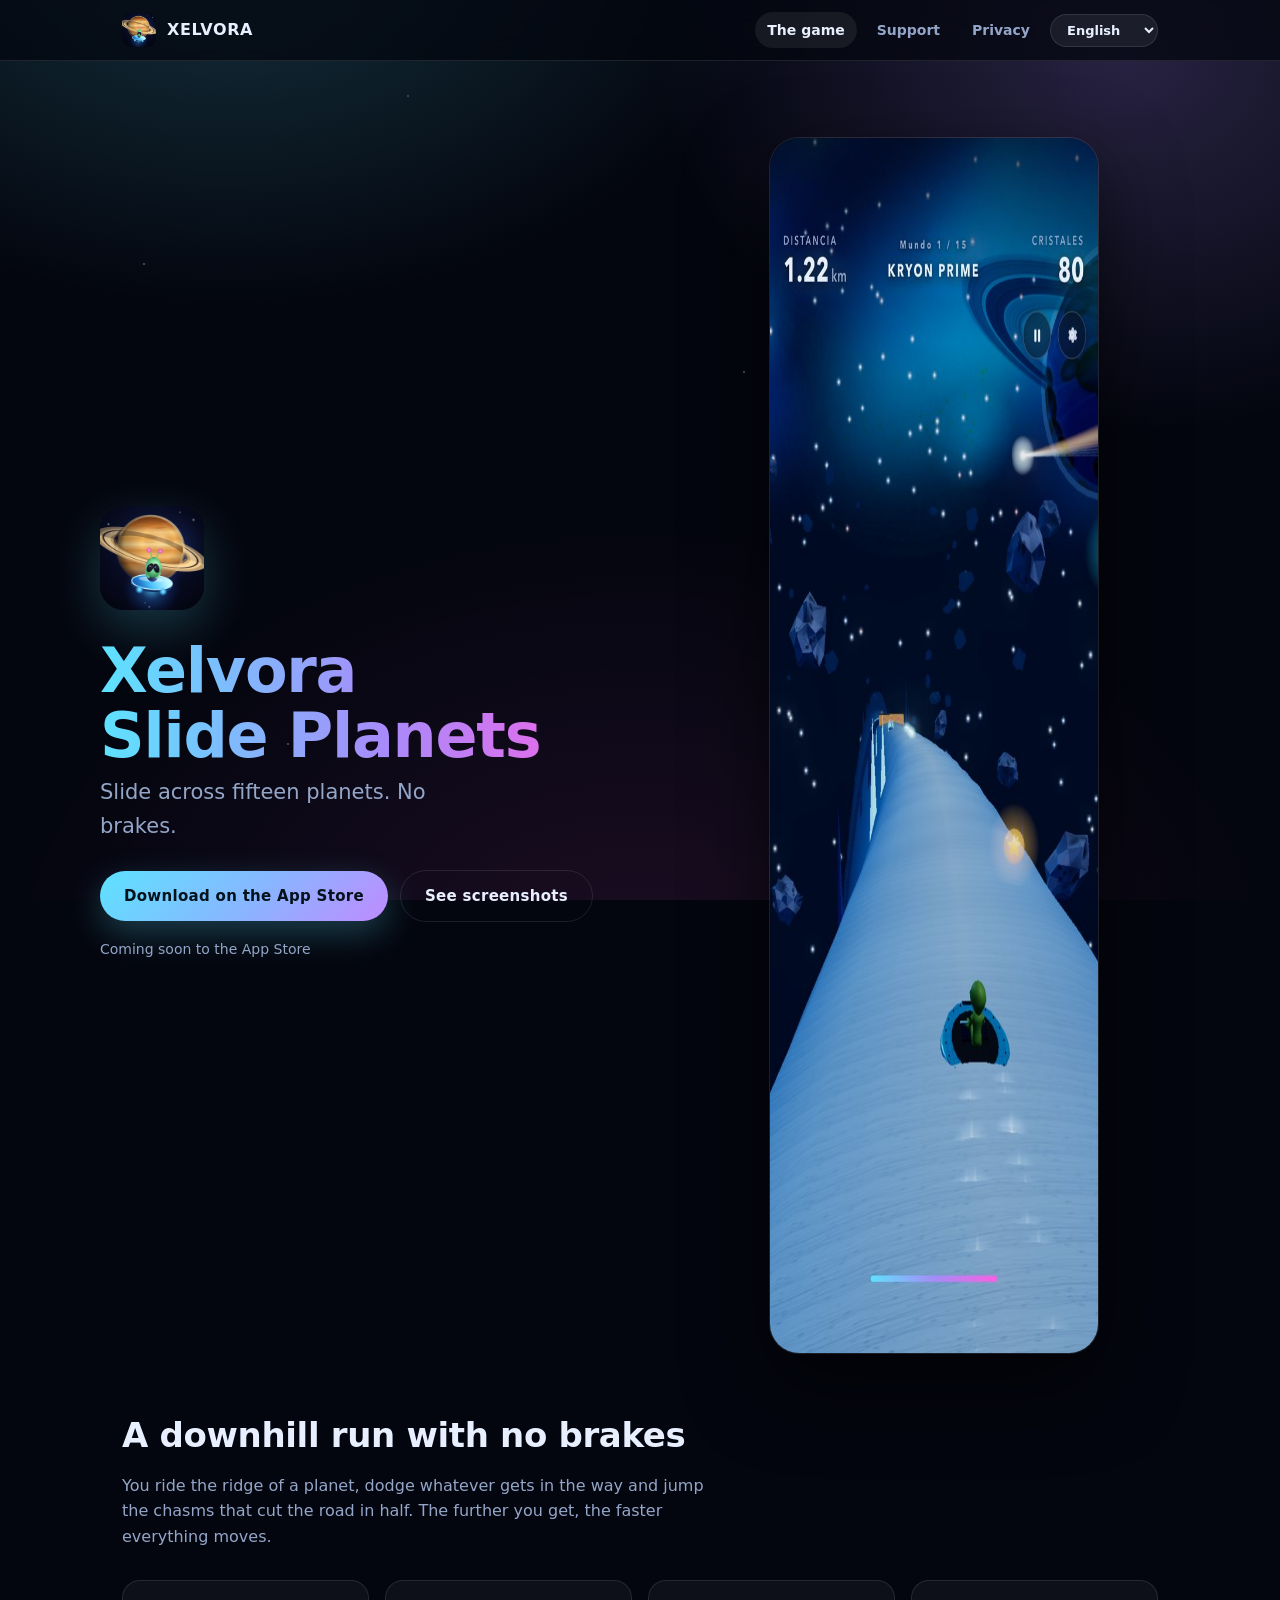
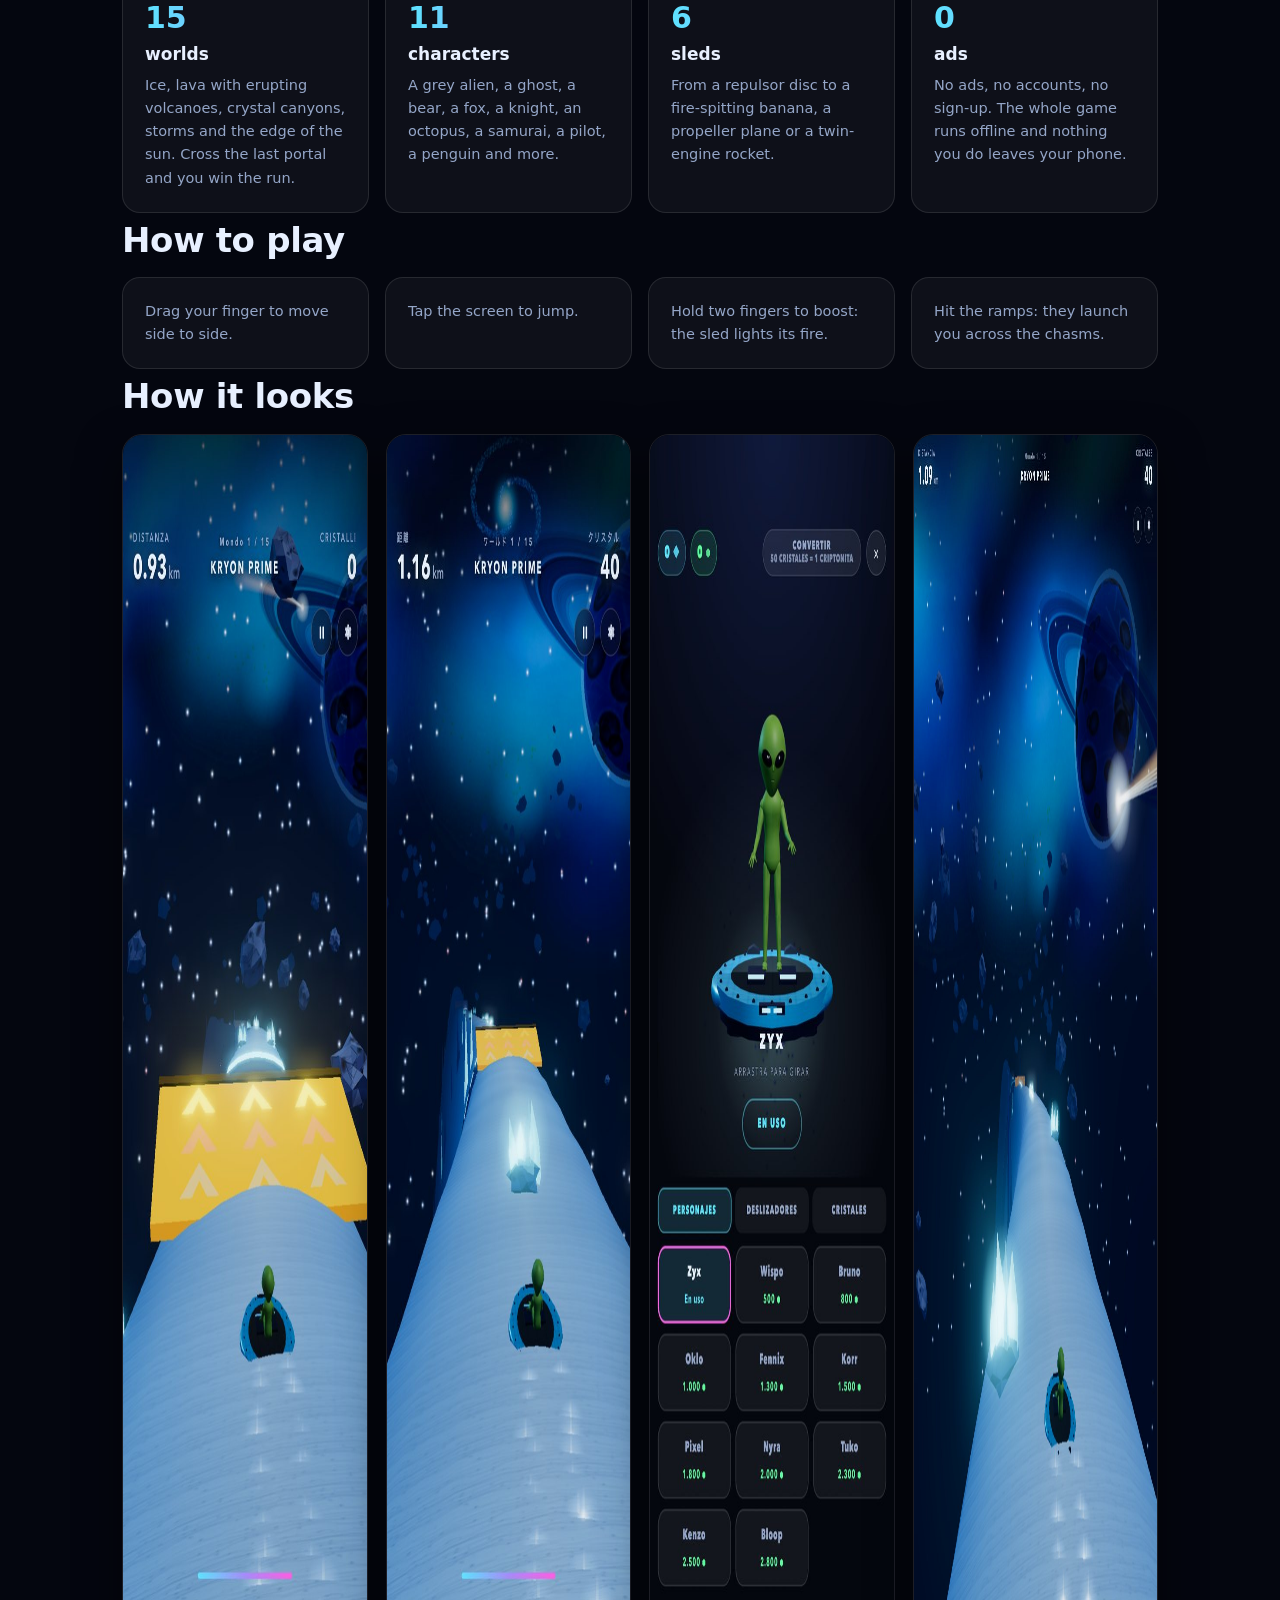
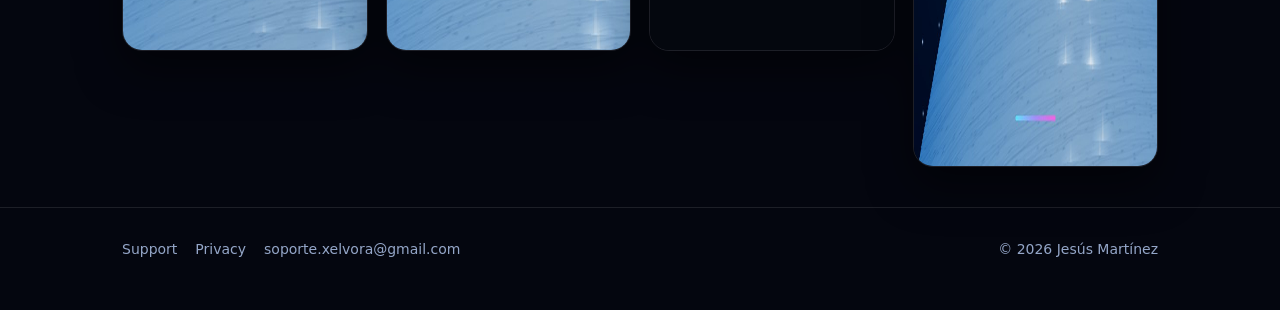
==== index.html @ 301b7c59 "Add files via upload Web de Xelvora: portada, soporte y privacidad" ====
<!DOCTYPE html>
<html lang="es">
<head>
<meta charset="utf-8">
<meta name="viewport" content="width=device-width, initial-scale=1">
<title>Xelvora: Slide Planets</title>
<meta name="description" content="Juego de deslizamiento por quince planetas. Esquiva rocas, salta abismos y llega lo más lejos que puedas. Sin conexión, sin anuncios y sin cuentas.">
<meta property="og:title" content="Xelvora: Slide Planets">
<meta property="og:description" content="Deslízate por quince planetas. Sin frenos.">
<meta property="og:image" content="img/icono.png">
<meta property="og:type" content="website">
<link rel="icon" href="img/favicon.png">
<link rel="apple-touch-icon" href="img/icono-180.png">
<link rel="stylesheet" href="css/estilo.css">
<script src="js/idioma.js" defer></script>
</head>
<body>

<header class="barra">
  <div class="envoltorio">
    <a class="marca" href="index.html">
      <img src="img/icono.png" alt="Icono de Xelvora">
      <span>XELVORA</span>
    </a>
    <nav class="menu">
      <a href="index.html" aria-current="page" data-t="navJuego">El juego</a>
      <a href="soporte.html" data-t="navSoporte">Soporte</a>
      <a href="privacidad.html" data-t="navPriv">Privacidad</a>
      <select id="selIdioma" class="idioma" aria-label="Idioma">
        <option value="es">Español</option>
        <option value="en">English</option>
        <option value="fr">Français</option>
        <option value="it">Italiano</option>
        <option value="ja">日本語</option>
        <option value="zh">简体中文</option>
      </select>
    </nav>
  </div>
</header>

<main>
  <section class="portada envoltorio">
    <div>
      <img class="icono" src="img/icono.png" alt="Icono de Xelvora">
      <h1>Xelvora<br>Slide Planets</h1>
      <p class="lema" data-t="lema">Deslízate por quince planetas. Sin frenos.</p>
      <div class="acciones">
        <!-- Cuando la app esté publicada, cambia # por el enlace de la App Store -->
        <a class="boton" href="#" data-t="btnStore">Descargar en App Store</a>
        <a class="boton fantasma" href="#capturas" data-t="btnVer">Ver capturas</a>
      </div>
      <p class="lema" style="font-size:14px;margin-top:16px" data-t="prox">Próximamente en App Store</p>
    </div>
    <figure>
      <img src="img/juego-1.jpg" alt="Partida de Xelvora en un mundo de hielo" width="560" height="1217">
    </figure>
  </section>

  <section class="envoltorio">
    <h2 data-t="quéTit">Un descenso sin frenos</h2>
    <p class="bajada" data-t="quéTxt">Bajas por la cresta de un planeta, esquivas lo que se cruza y saltas los abismos que parten el camino. Cuanto más lejos llegas, más rápido va todo.</p>
    <div class="rejilla">
      <div class="tarjeta">
        <div class="num">15</div>
        <h3 data-t="c1t">mundos</h3>
        <p data-t="c1p">Hielo, lava con volcanes, cañones de cristal, tormentas y la orilla del sol. Cruza el último portal y ganas la partida.</p>
      </div>
      <div class="tarjeta">
        <div class="num">11</div>
        <h3 data-t="c2t">personajes</h3>
        <p data-t="c2p">Un alienígena gris, un fantasma, un oso, un zorro, un caballero, un pulpo, un samurái, una piloto, un pingüino y más.</p>
      </div>
      <div class="tarjeta">
        <div class="num">6</div>
        <h3 data-t="c3t">deslizadores</h3>
        <p data-t="c3p">Del disco de repulsión a una banana que escupe fuego, un avión de hélice o un cohete de dos motores.</p>
      </div>
      <div class="tarjeta">
        <div class="num">0</div>
        <h3 data-t="c4t">anuncios</h3>
        <p data-t="c4p">Ni anuncios, ni cuentas, ni registro. Se juega entero sin conexión y nada de lo que haces sale de tu teléfono.</p>
      </div>
    </div>
  </section>

  <section class="envoltorio">
    <h2 data-t="comoTit">Cómo se juega</h2>
    <div class="rejilla">
      <div class="tarjeta"><p data-t="como1">Arrastra el dedo para moverte de lado a lado.</p></div>
      <div class="tarjeta"><p data-t="como2">Toca la pantalla para saltar.</p></div>
      <div class="tarjeta"><p data-t="como3">Apoya dos dedos para impulsarte: el deslizador enciende el fuego.</p></div>
      <div class="tarjeta"><p data-t="como4">Pasa por las rampas: te lanzan al otro lado de los abismos.</p></div>
    </div>
  </section>

  <section class="envoltorio" id="capturas">
    <h2 data-t="capTit">Así se ve</h2>
    <div class="galeria">
      <img src="img/juego-2.jpg" alt="Rampa de lanzamiento antes de un abismo" width="560" height="1217" loading="lazy">
      <img src="img/juego-4.jpg" alt="Cristales en mitad del camino" width="560" height="1217" loading="lazy">
      <img src="img/juego-3.jpg" alt="Tienda de personajes" width="560" height="1217" loading="lazy">
      <img src="img/ipad.jpg" alt="Xelvora en iPad" width="1000" height="1333" loading="lazy">
    </div>
  </section>
</main>

<footer>
  <div class="envoltorio">
    <a href="soporte.html" data-t="navSoporte">Soporte</a>
    <a href="privacidad.html" data-t="navPriv">Privacidad</a>
    <a href="mailto:soporte.xelvora@gmail.com">soporte.xelvora@gmail.com</a>
    <span class="derechos">© 2026 Jesús Martínez</span>
  </div>
</footer>

</body>
</html>
---- css/estilo.css ----
/* Xelvora — sitio del juego. Mismos colores y tipografía que la app. */
:root{
  --ink:#e8f0ff;
  --dim:#94a6c8;
  --accent:#5de3ff;
  --accent2:#ff5de3;
  --violet:#a78bfa;
  --fondo:#04060f;
  --tarjeta:rgba(255,255,255,.045);
  --borde:rgba(255,255,255,.10);
  --ancho:1080px;
}

*{box-sizing:border-box;margin:0;padding:0}
html{scroll-behavior:smooth}
body{
  font-family:"Avenir Next","Segoe UI",system-ui,-apple-system,sans-serif;
  background:var(--fondo);
  color:var(--ink);
  line-height:1.6;
  -webkit-font-smoothing:antialiased;
}

/* Cielo: dos halos y un campo de estrellas hecho con degradados repetidos,
   para no cargar ninguna imagen de fondo. */
body::before{
  content:'';position:fixed;inset:0;z-index:-2;
  background:
    radial-gradient(900px 620px at 18% -8%, rgba(93,227,255,.20), transparent 62%),
    radial-gradient(760px 620px at 88% 6%, rgba(167,139,250,.22), transparent 62%),
    radial-gradient(1100px 800px at 50% 110%, rgba(255,93,227,.10), transparent 60%);
}
body::after{
  content:'';position:fixed;inset:0;z-index:-1;opacity:.5;
  background-image:
    radial-gradient(1.4px 1.4px at 12% 22%, #fff, transparent),
    radial-gradient(1.2px 1.2px at 34% 8%, #cfe6ff, transparent),
    radial-gradient(1.6px 1.6px at 62% 31%, #fff, transparent),
    radial-gradient(1.2px 1.2px at 82% 14%, #d9c8ff, transparent),
    radial-gradient(1.3px 1.3px at 24% 62%, #fff, transparent),
    radial-gradient(1.1px 1.1px at 71% 74%, #bfe8ff, transparent),
    radial-gradient(1.5px 1.5px at 91% 52%, #fff, transparent),
    radial-gradient(1.2px 1.2px at 46% 88%, #e6d8ff, transparent);
  background-size:1200px 1200px;
}

.envoltorio{max-width:var(--ancho);margin:0 auto;padding:0 22px}

/* ---------- barra superior ---------- */
header.barra{
  position:sticky;top:0;z-index:20;
  backdrop-filter:blur(14px);
  background:rgba(4,6,15,.72);
  border-bottom:1px solid var(--borde);
}
.barra .envoltorio{display:flex;align-items:center;gap:16px;padding-top:12px;padding-bottom:12px}
.marca{display:flex;align-items:center;gap:11px;text-decoration:none;color:inherit;font-weight:700;letter-spacing:.04em}
.marca img{width:34px;height:34px;border-radius:9px}
nav.menu{margin-left:auto;display:flex;align-items:center;gap:8px;flex-wrap:wrap}
nav.menu a{
  color:var(--dim);text-decoration:none;font-size:14px;font-weight:600;
  padding:7px 12px;border-radius:99px;transition:color .2s,background .2s;
}
nav.menu a:hover,nav.menu a[aria-current]{color:var(--ink);background:rgba(255,255,255,.07)}

select.idioma{
  font-family:inherit;font-size:13px;font-weight:600;color:var(--ink);
  background:rgba(255,255,255,.07);border:1px solid var(--borde);
  border-radius:99px;padding:7px 12px;cursor:pointer;
}
select.idioma option{background:#0b1024;color:var(--ink)}

/* ---------- portada ---------- */
.portada{padding:76px 0 54px;display:grid;grid-template-columns:1.05fr .95fr;gap:44px;align-items:center}
.portada .icono{width:104px;height:104px;border-radius:24px;margin-bottom:22px;
  box-shadow:0 18px 50px rgba(93,227,255,.22)}
h1{
  font-size:clamp(38px,6vw,62px);line-height:1.04;letter-spacing:-.02em;font-weight:800;
  background:linear-gradient(90deg,var(--accent),#a78bfa 52%,var(--accent2));
  -webkit-background-clip:text;background-clip:text;color:transparent;
  margin-bottom:8px;
}
.lema{font-size:clamp(17px,2.2vw,21px);color:var(--dim);max-width:30ch;margin-bottom:26px}
.acciones{display:flex;gap:12px;flex-wrap:wrap;align-items:center}
.boton{
  display:inline-flex;align-items:center;gap:9px;text-decoration:none;
  font-weight:700;font-size:15px;letter-spacing:.02em;
  padding:13px 24px;border-radius:99px;color:#04121c;
  background:linear-gradient(135deg,var(--accent),#8ab4ff 55%,#c08bff);
  box-shadow:0 12px 34px rgba(93,227,255,.26);
  transition:transform .15s ease, box-shadow .15s ease;
}
.boton:hover{transform:translateY(-2px);box-shadow:0 16px 40px rgba(93,227,255,.34)}
.boton.fantasma{
  background:transparent;color:var(--ink);
  border:1px solid var(--borde);box-shadow:none;
}
.boton.fantasma:hover{background:rgba(255,255,255,.06)}

.portada figure{position:relative}
.portada figure img{
  width:100%;max-width:330px;display:block;margin:0 auto;border-radius:30px;
  border:1px solid var(--borde);
  box-shadow:0 30px 80px rgba(0,0,0,.6);
}

/* ---------- bloques ---------- */
section{padding:56px 0}
h2{font-size:clamp(25px,3.4vw,34px);font-weight:800;letter-spacing:-.01em;margin-bottom:10px}
.bajada{color:var(--dim);margin-bottom:30px;max-width:60ch}

.rejilla{display:grid;grid-template-columns:repeat(auto-fit,minmax(232px,1fr));gap:16px}
.tarjeta{
  background:var(--tarjeta);border:1px solid var(--borde);
  border-radius:18px;padding:22px;
}
.tarjeta .num{
  font-size:30px;font-weight:800;line-height:1;margin-bottom:8px;
  background:linear-gradient(90deg,var(--accent),var(--violet));
  -webkit-background-clip:text;background-clip:text;color:transparent;
}
.tarjeta h3{font-size:17px;margin-bottom:6px}
.tarjeta p{color:var(--dim);font-size:14.5px}

.galeria{display:grid;grid-template-columns:repeat(auto-fit,minmax(200px,1fr));gap:18px}
.galeria img{
  width:100%;display:block;border-radius:20px;border:1px solid var(--borde);
  box-shadow:0 18px 44px rgba(0,0,0,.5);
}

/* ---------- textos largos (soporte y privacidad) ---------- */
.hoja{max-width:760px;padding-top:44px}
.hoja h2{margin-top:36px}
.hoja h3{margin-top:26px;font-size:18px}
.hoja p,.hoja li{color:#c3d2ea}
.hoja ul,.hoja ol{margin:12px 0 12px 22px}
.hoja li{margin-bottom:7px}
.hoja a{color:var(--accent)}
.fecha{color:var(--dim);font-size:14px}
.aviso{
  background:var(--tarjeta);border:1px solid var(--borde);
  border-left:3px solid var(--accent);border-radius:14px;padding:18px 20px;margin:22px 0;
}
.correo{
  display:inline-block;font-weight:700;font-size:18px;color:var(--accent);
  text-decoration:none;border-bottom:1px dashed rgba(93,227,255,.45);
}

/* ---------- pie ---------- */
footer{border-top:1px solid var(--borde);margin-top:40px;padding:30px 0 50px;color:var(--dim);font-size:14px}
footer .envoltorio{display:flex;gap:18px;flex-wrap:wrap;align-items:center}
footer a{color:var(--dim);text-decoration:none}
footer a:hover{color:var(--ink)}
footer .derechos{margin-left:auto}

@media (max-width:820px){
  .portada{grid-template-columns:1fr;padding-top:44px;text-align:center}
  .portada .icono{margin-left:auto;margin-right:auto}
  .lema{margin-left:auto;margin-right:auto}
  .acciones{justify-content:center}
  footer .derechos{margin-left:0}
}
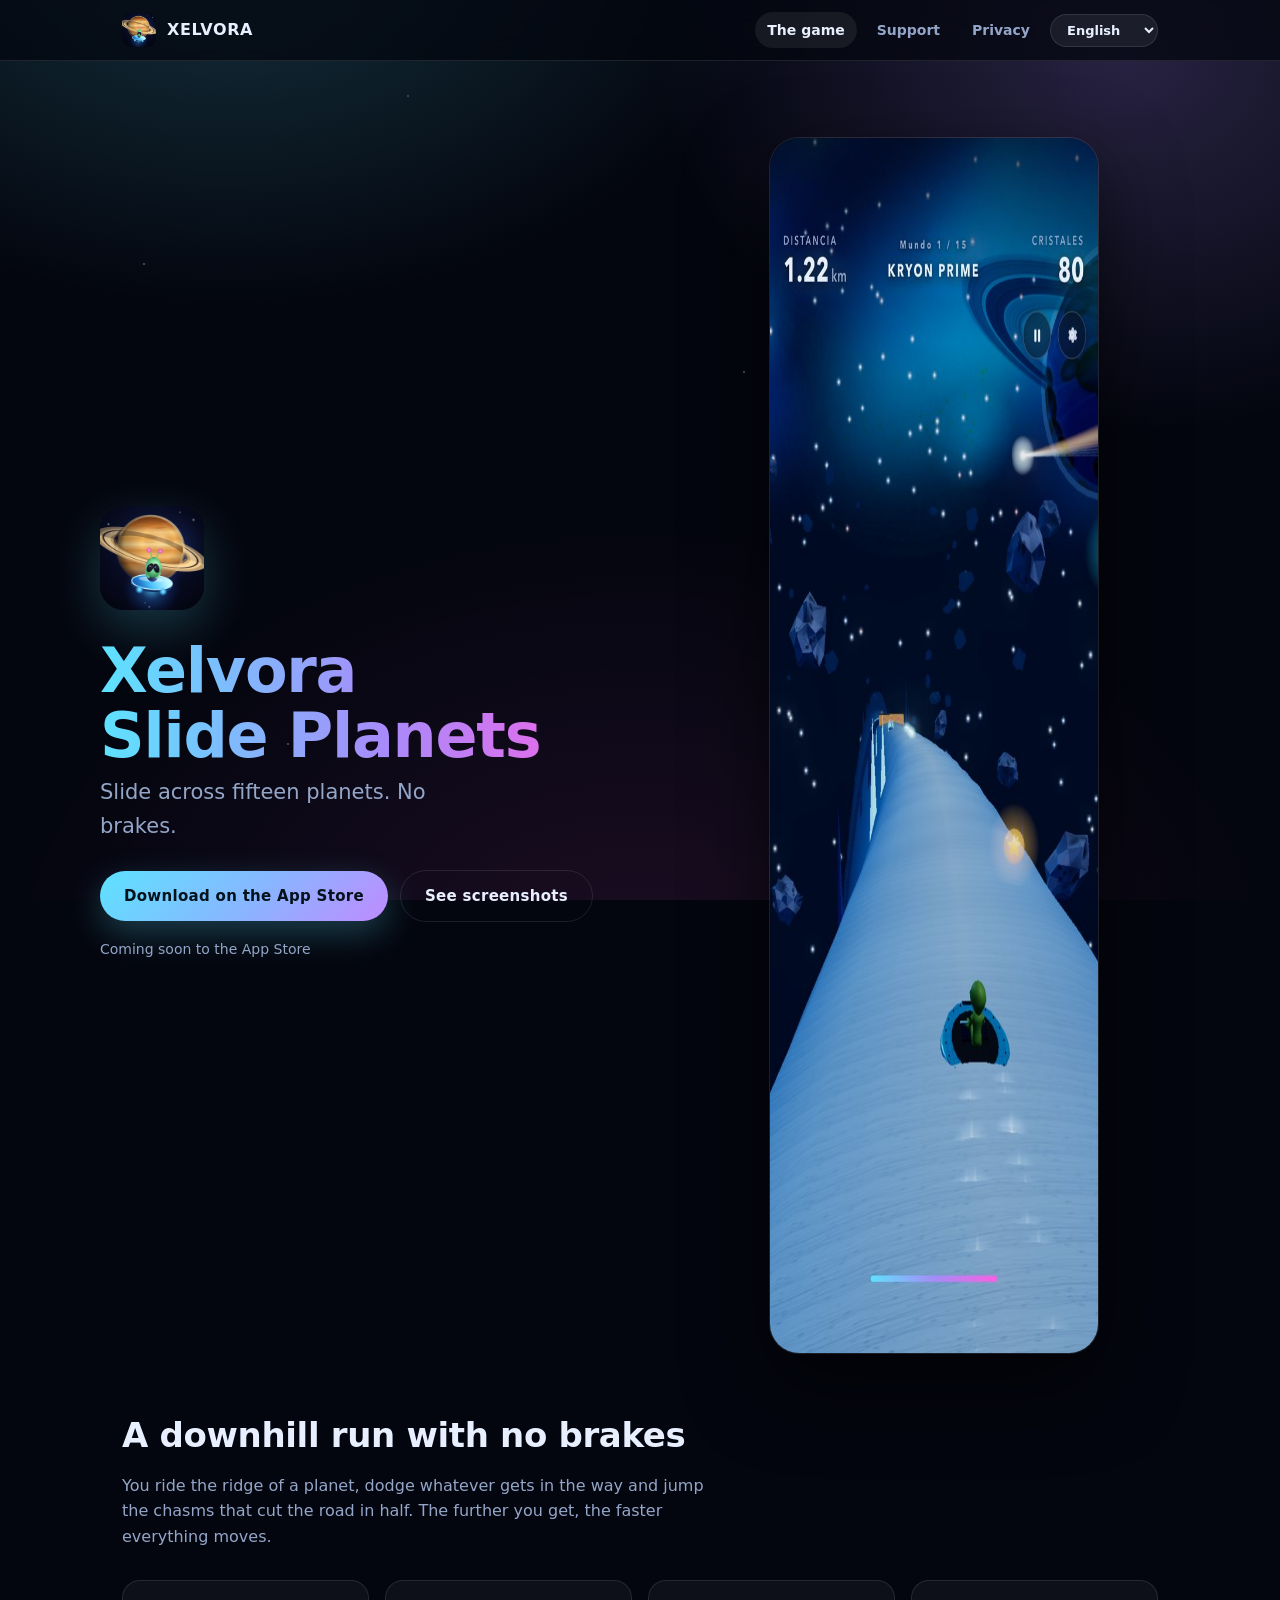
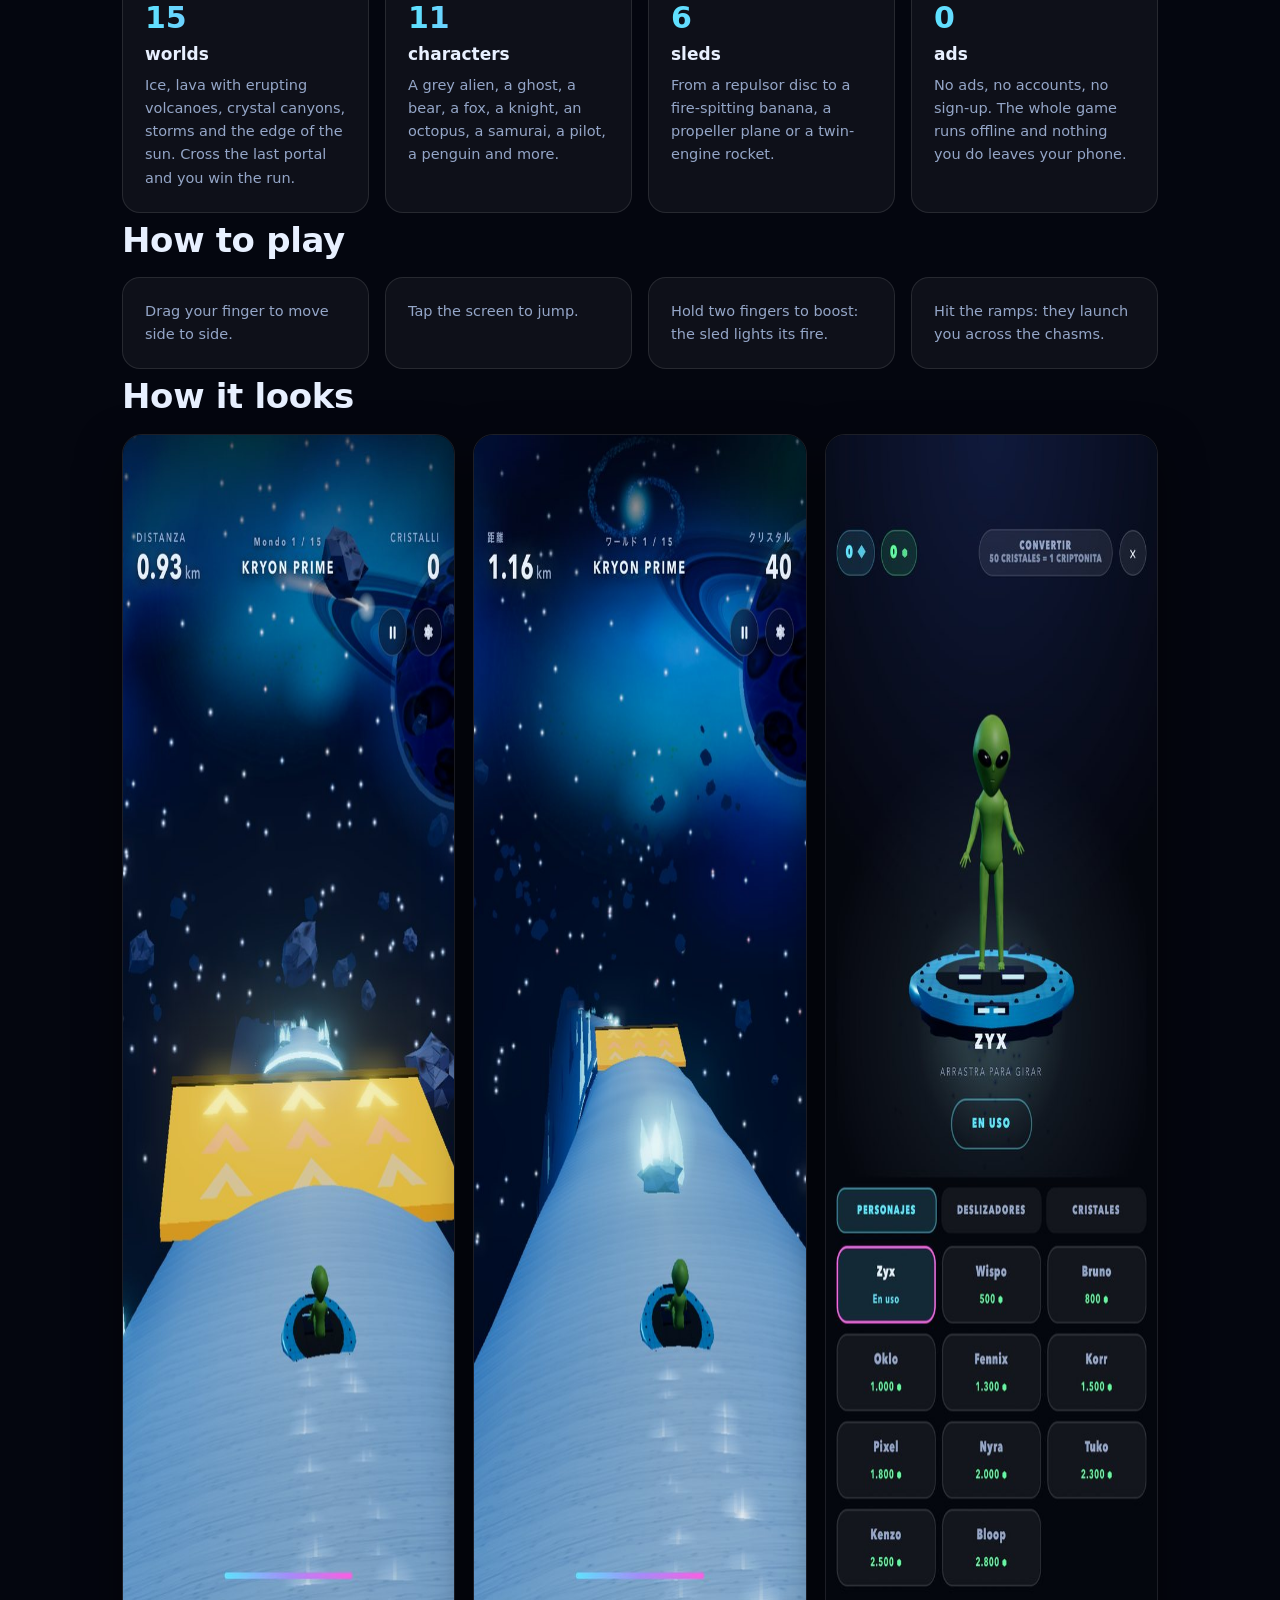
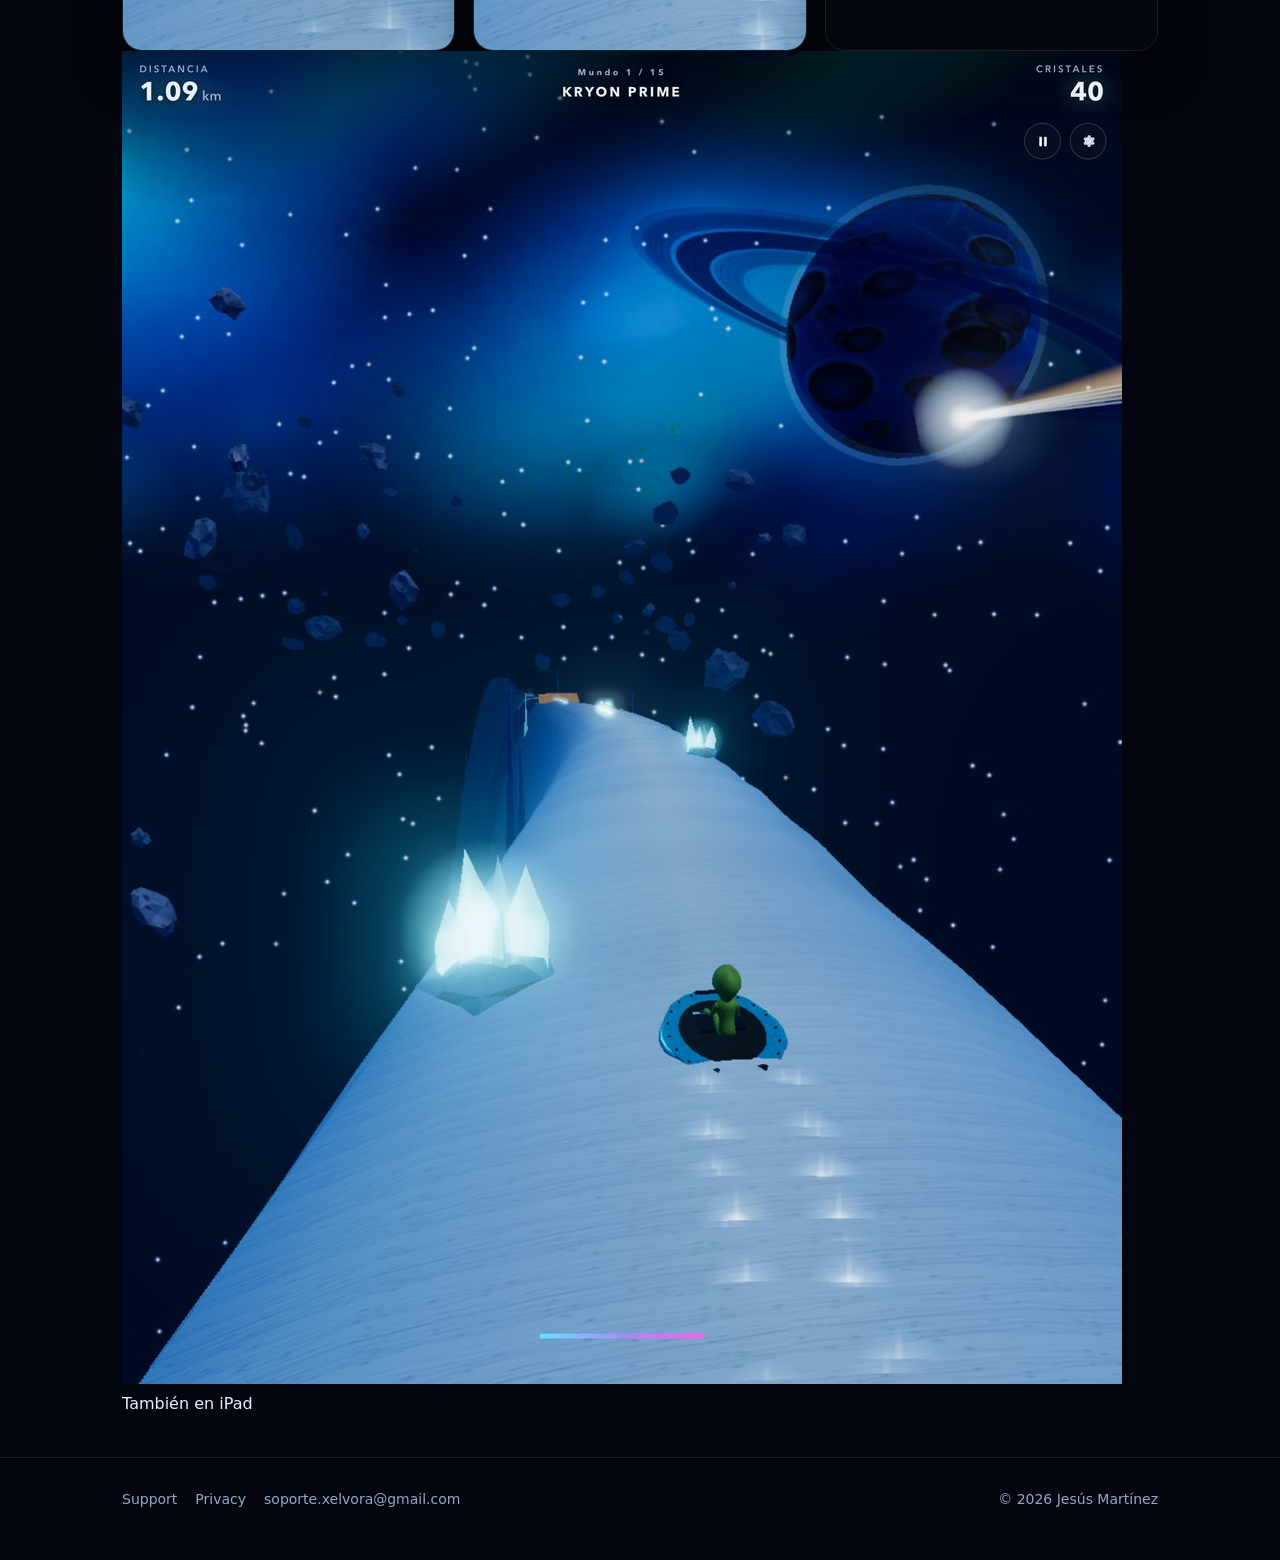
==== commit e480e1cf: "Add files via upload" ====
--- a/index.html
+++ b/index.html
@@ -99,8 +99,11 @@
       <img src="img/juego-2.jpg" alt="Rampa de lanzamiento antes de un abismo" width="560" height="1217" loading="lazy">
       <img src="img/juego-4.jpg" alt="Cristales en mitad del camino" width="560" height="1217" loading="lazy">
       <img src="img/juego-3.jpg" alt="Tienda de personajes" width="560" height="1217" loading="lazy">
+    </div>
+    <figure class="tableta">
       <img src="img/ipad.jpg" alt="Xelvora en iPad" width="1000" height="1333" loading="lazy">
-    </div>
+      <figcaption data-t="tambienIpad">También en iPad</figcaption>
+    </figure>
   </section>
 </main>
 
